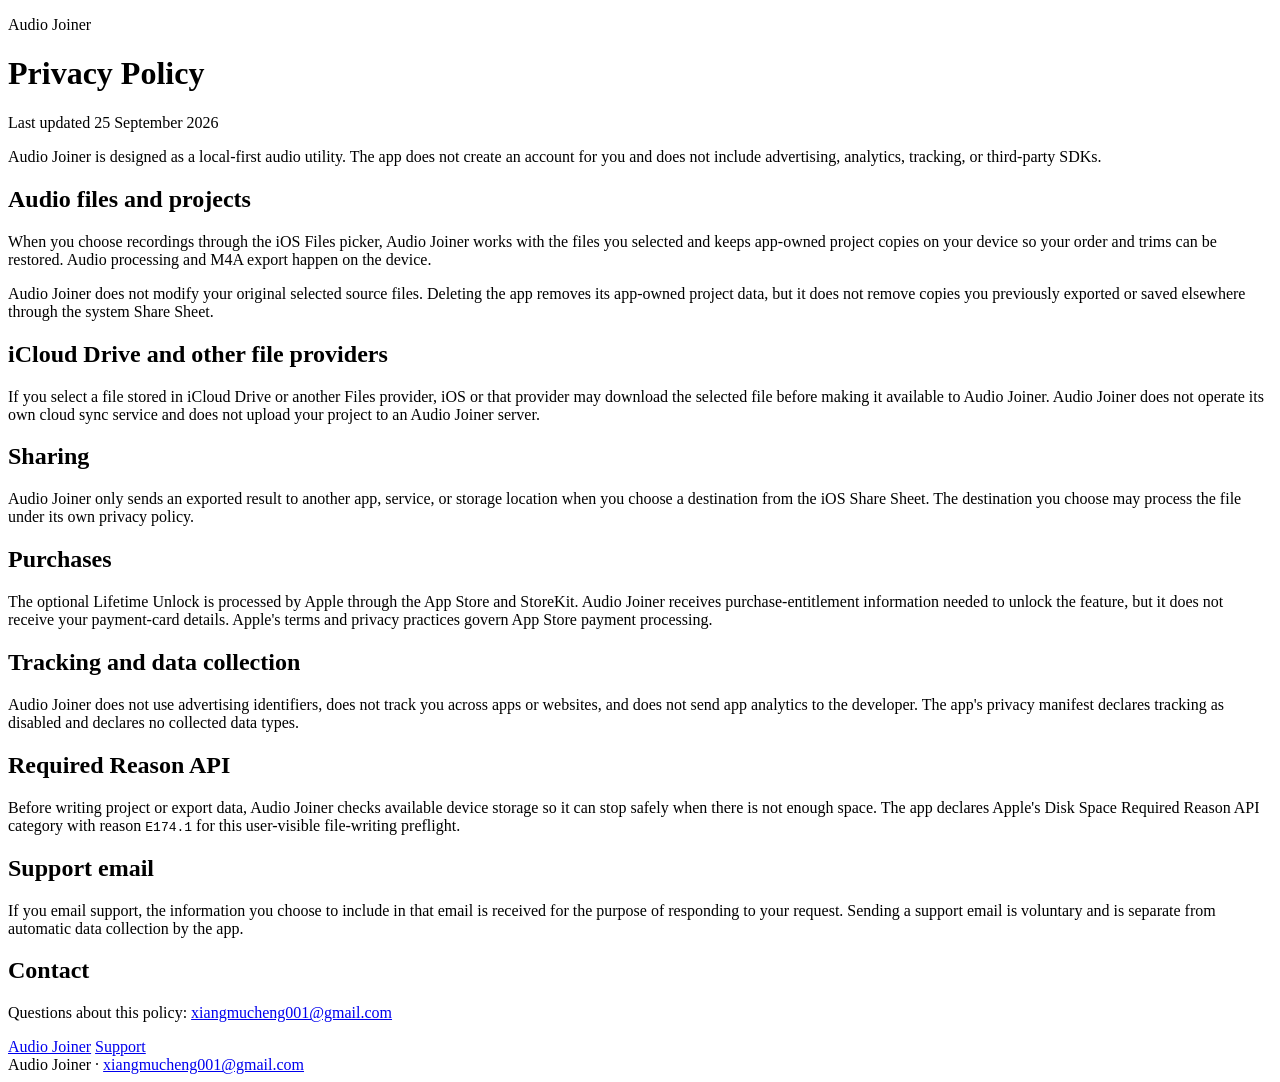
==== privacy.html @ f3de42a6 "Add privacy.html" ====
<!doctype html>
<html lang="en">
<head>
  <meta charset="utf-8">
  <meta name="viewport" content="width=device-width, initial-scale=1">
  <title>Privacy Policy — Audio Joiner</title>
  <link rel="stylesheet" href="style.css">
</head>
<body>
<main>
<header>
  <p class="brand">Audio Joiner</p>
  <h1>Privacy Policy</h1>
  <p class="meta">Last updated 25 September 2026</p>
</header>

<p>Audio Joiner is designed as a local-first audio utility. The app does not create an account for you and does not include advertising, analytics, tracking, or third-party SDKs.</p>

<h2>Audio files and projects</h2>
<p>When you choose recordings through the iOS Files picker, Audio Joiner works with the files you selected and keeps app-owned project copies on your device so your order and trims can be restored. Audio processing and M4A export happen on the device.</p>
<p>Audio Joiner does not modify your original selected source files. Deleting the app removes its app-owned project data, but it does not remove copies you previously exported or saved elsewhere through the system Share Sheet.</p>

<h2>iCloud Drive and other file providers</h2>
<p>If you select a file stored in iCloud Drive or another Files provider, iOS or that provider may download the selected file before making it available to Audio Joiner. Audio Joiner does not operate its own cloud sync service and does not upload your project to an Audio Joiner server.</p>

<h2>Sharing</h2>
<p>Audio Joiner only sends an exported result to another app, service, or storage location when you choose a destination from the iOS Share Sheet. The destination you choose may process the file under its own privacy policy.</p>

<h2>Purchases</h2>
<p>The optional Lifetime Unlock is processed by Apple through the App Store and StoreKit. Audio Joiner receives purchase-entitlement information needed to unlock the feature, but it does not receive your payment-card details. Apple's terms and privacy practices govern App Store payment processing.</p>

<h2>Tracking and data collection</h2>
<p>Audio Joiner does not use advertising identifiers, does not track you across apps or websites, and does not send app analytics to the developer. The app's privacy manifest declares tracking as disabled and declares no collected data types.</p>

<h2>Required Reason API</h2>
<p>Before writing project or export data, Audio Joiner checks available device storage so it can stop safely when there is not enough space. The app declares Apple's Disk Space Required Reason API category with reason <code>E174.1</code> for this user-visible file-writing preflight.</p>

<h2>Support email</h2>
<p>If you email support, the information you choose to include in that email is received for the purpose of responding to your request. Sending a support email is voluntary and is separate from automatic data collection by the app.</p>

<h2>Contact</h2>
<p>Questions about this policy: <a href="mailto:xiangmucheng001@gmail.com">xiangmucheng001@gmail.com</a></p>

<nav>
  <a href="index.html">Audio Joiner</a>
  <a href="support.html">Support</a>
</nav>

<footer>Audio Joiner · <a href="mailto:xiangmucheng001@gmail.com">xiangmucheng001@gmail.com</a></footer>
</main>
</body>
</html>
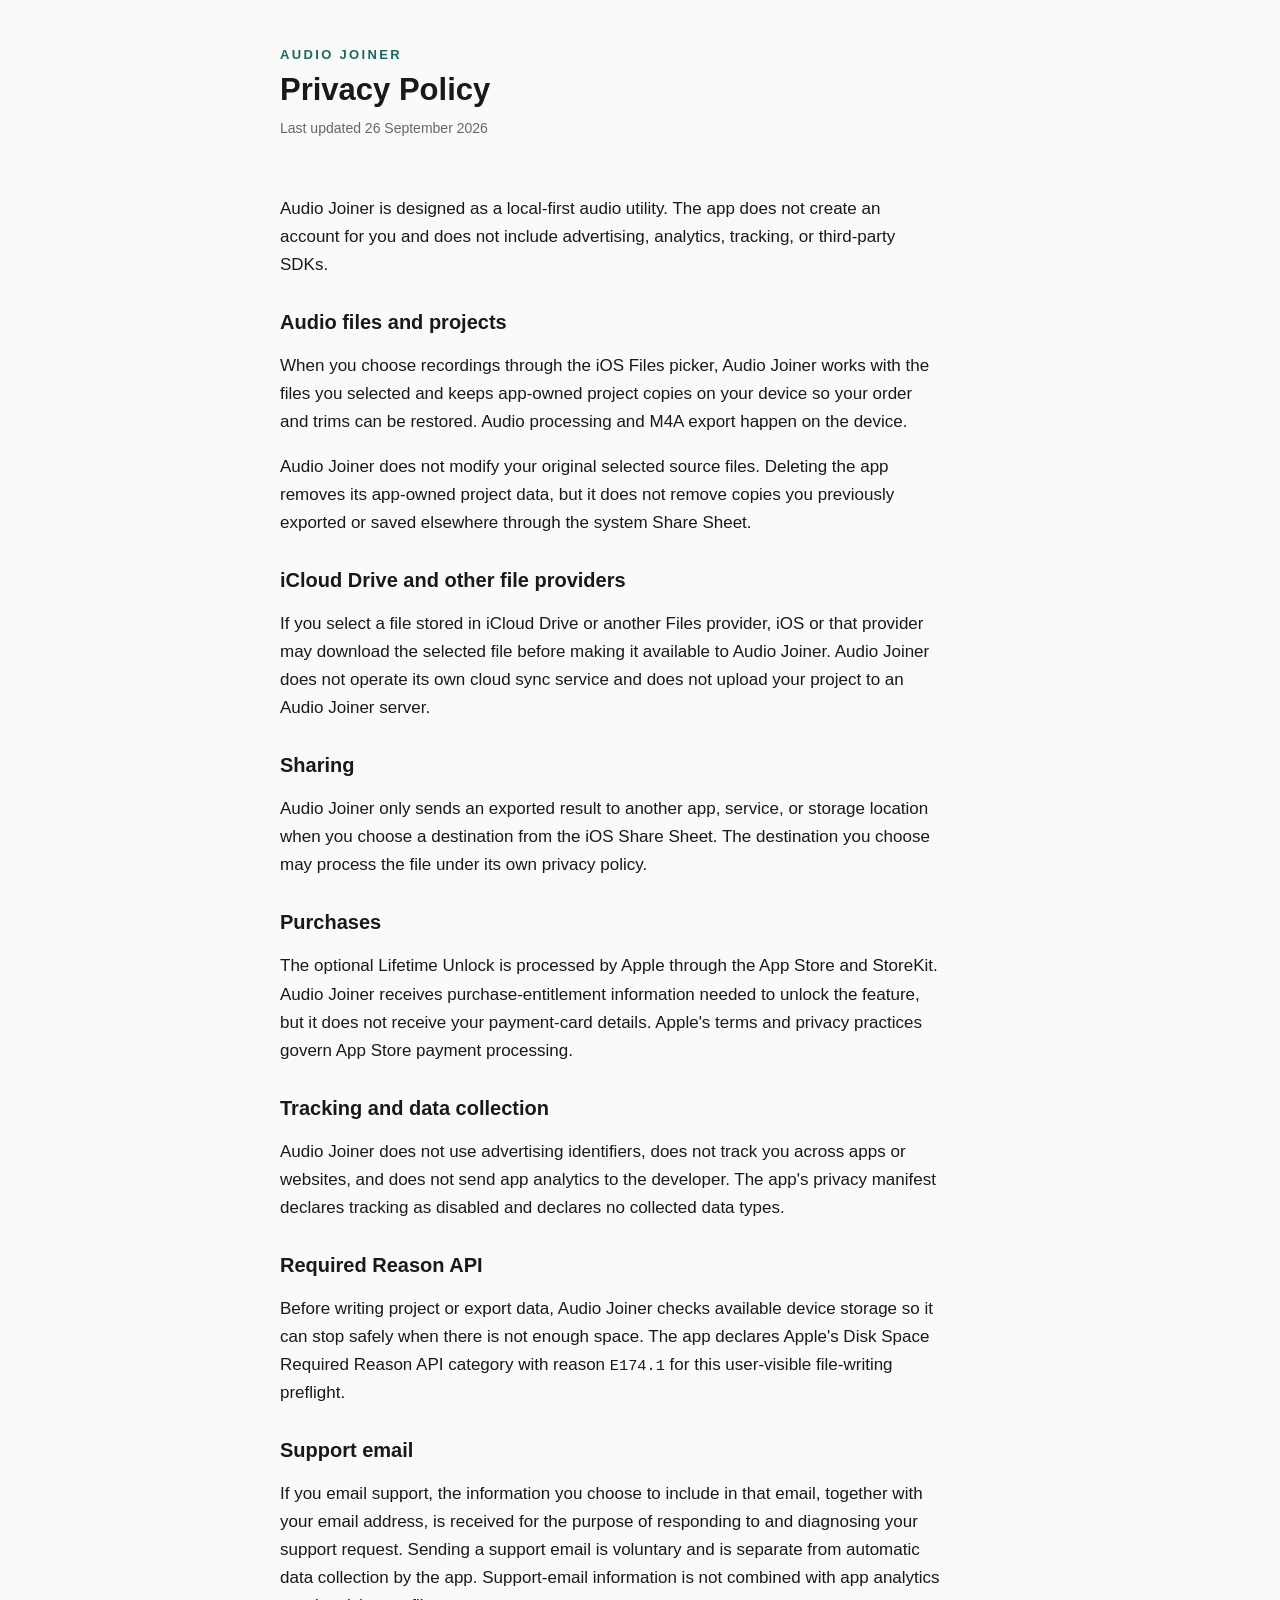
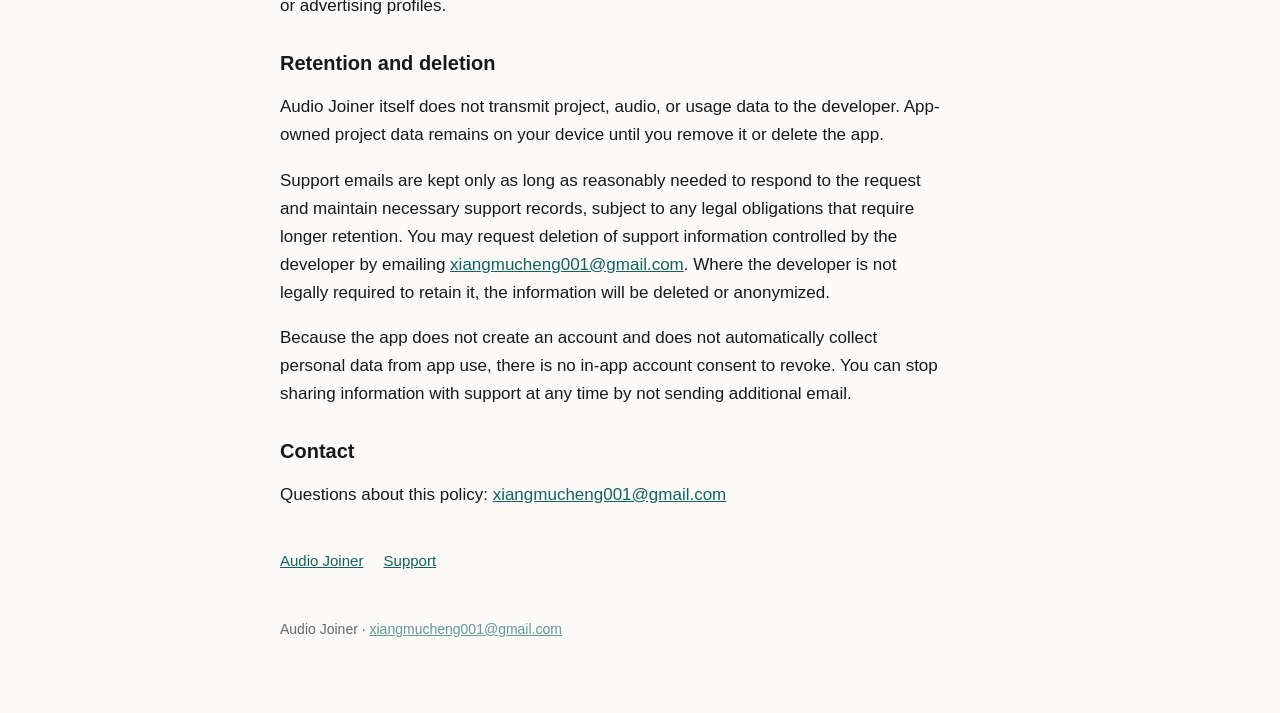
==== commit 3f8a6668: "Update privacy retention and deletion disclosure" ====
--- a/privacy.html
+++ b/privacy.html
@@ -11,7 +11,7 @@
 <header>
   <p class="brand">Audio Joiner</p>
   <h1>Privacy Policy</h1>
-  <p class="meta">Last updated 25 September 2026</p>
+  <p class="meta">Last updated 26 September 2026</p>
 </header>
 
 <p>Audio Joiner is designed as a local-first audio utility. The app does not create an account for you and does not include advertising, analytics, tracking, or third-party SDKs.</p>
@@ -36,7 +36,12 @@
 <p>Before writing project or export data, Audio Joiner checks available device storage so it can stop safely when there is not enough space. The app declares Apple's Disk Space Required Reason API category with reason <code>E174.1</code> for this user-visible file-writing preflight.</p>
 
 <h2>Support email</h2>
-<p>If you email support, the information you choose to include in that email is received for the purpose of responding to your request. Sending a support email is voluntary and is separate from automatic data collection by the app.</p>
+<p>If you email support, the information you choose to include in that email, together with your email address, is received for the purpose of responding to and diagnosing your support request. Sending a support email is voluntary and is separate from automatic data collection by the app. Support-email information is not combined with app analytics or advertising profiles.</p>
+
+<h2>Retention and deletion</h2>
+<p>Audio Joiner itself does not transmit project, audio, or usage data to the developer. App-owned project data remains on your device until you remove it or delete the app.</p>
+<p>Support emails are kept only as long as reasonably needed to respond to the request and maintain necessary support records, subject to any legal obligations that require longer retention. You may request deletion of support information controlled by the developer by emailing <a href="mailto:xiangmucheng001@gmail.com">xiangmucheng001@gmail.com</a>. Where the developer is not legally required to retain it, the information will be deleted or anonymized.</p>
+<p>Because the app does not create an account and does not automatically collect personal data from app use, there is no in-app account consent to revoke. You can stop sharing information with support at any time by not sending additional email.</p>
 
 <h2>Contact</h2>
 <p>Questions about this policy: <a href="mailto:xiangmucheng001@gmail.com">xiangmucheng001@gmail.com</a></p>
--- a/style.css
+++ b/style.css
@@ -0,0 +1,93 @@
+:root {
+  color-scheme: light dark;
+  font-family: -apple-system, BlinkMacSystemFont, "Segoe UI", Roboto, Helvetica, Arial, sans-serif;
+}
+
+* { box-sizing: border-box; }
+
+body {
+  margin: 0;
+  padding: 0 20px 72px;
+  color: #17191d;
+  background: #fbfaf8;
+  font-size: 17px;
+  line-height: 1.65;
+}
+
+main {
+  width: min(720px, 100%);
+  margin: 0 auto;
+}
+
+header { padding: 44px 0 10px; }
+
+.brand {
+  margin: 0 0 6px;
+  font-size: 13px;
+  font-weight: 800;
+  letter-spacing: .18em;
+  text-transform: uppercase;
+  color: #176a63;
+}
+
+h1 {
+  margin: 0 0 8px;
+  font-size: 31px;
+  line-height: 1.2;
+}
+
+h2 {
+  margin: 30px 0 8px;
+  font-size: 20px;
+  line-height: 1.3;
+}
+
+p, li { max-width: 70ch; }
+
+.meta {
+  margin: 0 0 28px;
+  font-size: 14px;
+  opacity: .65;
+}
+
+.card {
+  margin: 20px 0;
+  padding: 16px 18px;
+  border: 1px solid #dfddd7;
+  border-radius: 14px;
+  background: #fff;
+}
+
+a { color: #11645d; }
+
+nav {
+  margin-top: 40px;
+  font-size: 15px;
+}
+
+nav a { margin-right: 16px; }
+
+footer {
+  margin-top: 44px;
+  font-size: 14px;
+  opacity: .64;
+}
+
+code {
+  font-family: ui-monospace, SFMono-Regular, Menlo, monospace;
+  font-size: .9em;
+}
+
+@media (prefers-color-scheme: dark) {
+  body {
+    color: #eceef0;
+    background: #121417;
+  }
+
+  .card {
+    background: #1b1e22;
+    border-color: #30343a;
+  }
+
+  .brand, a { color: #6fd0c5; }
+}
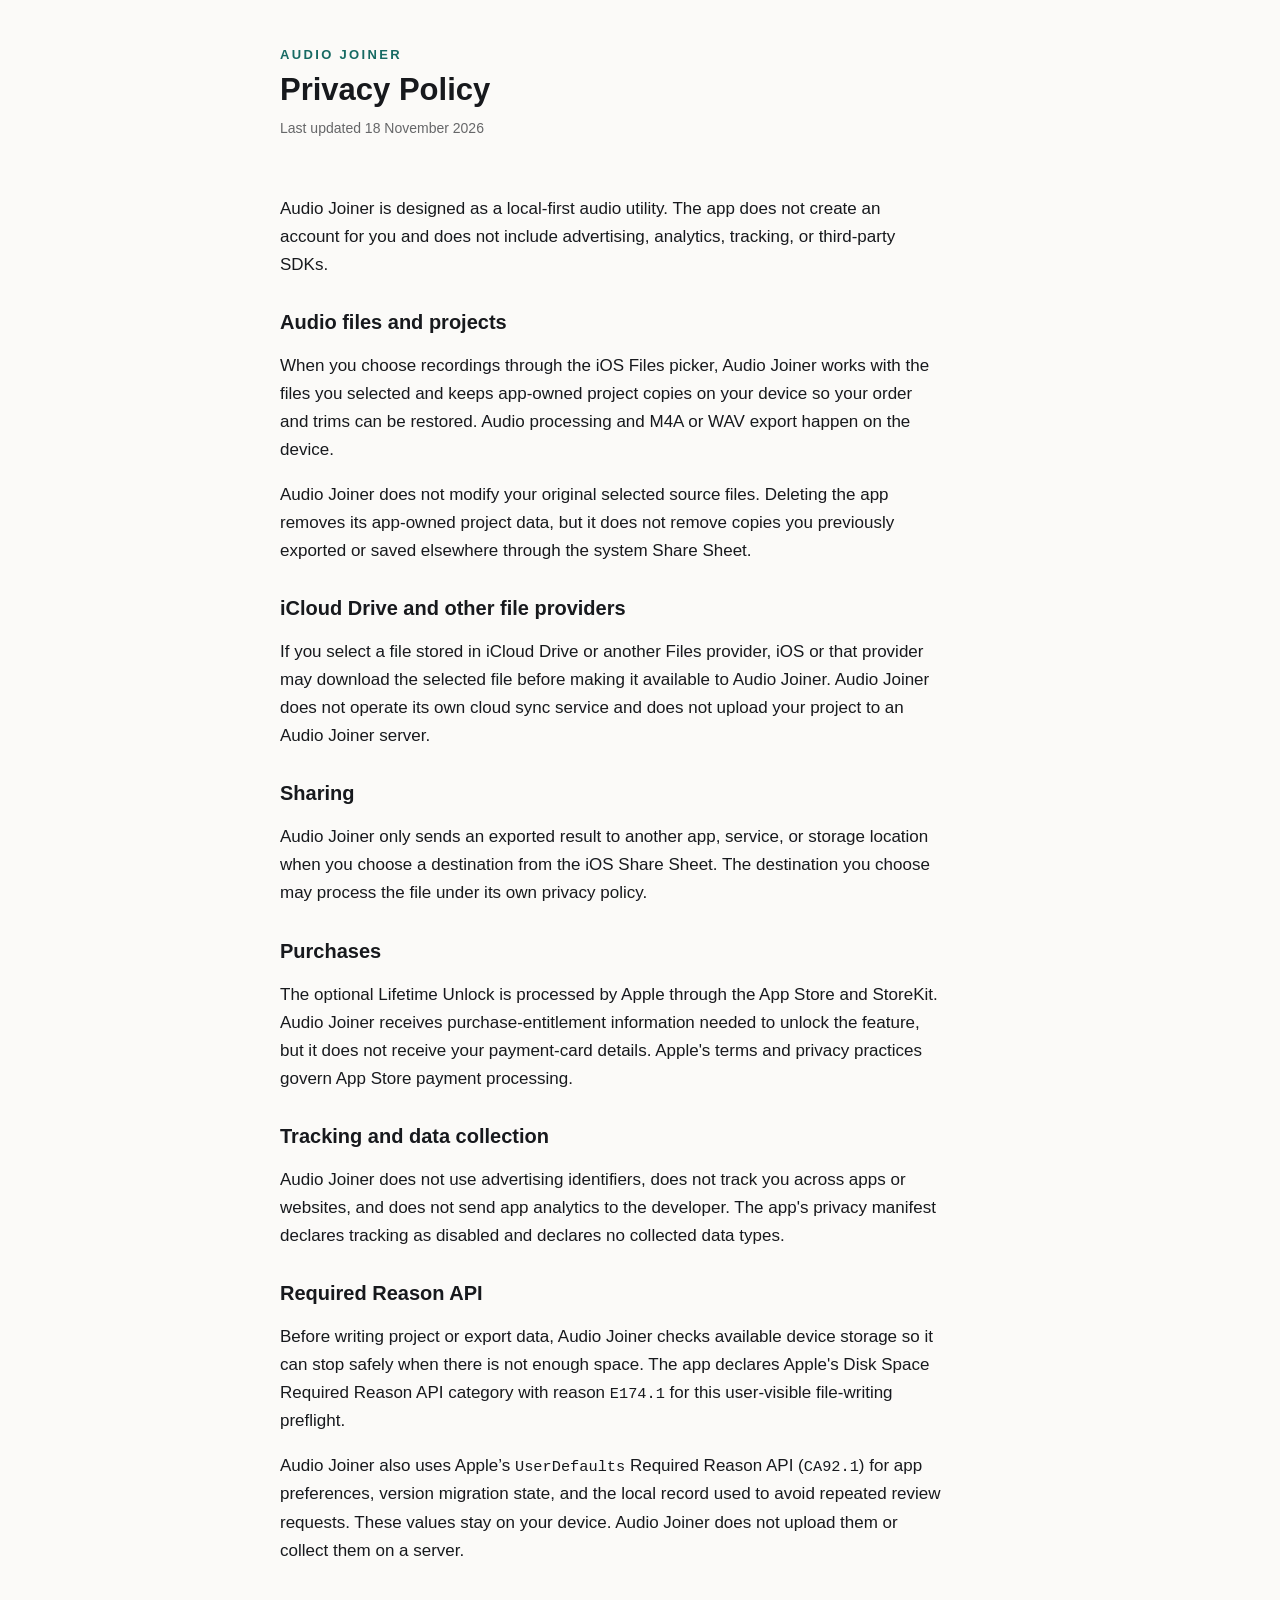
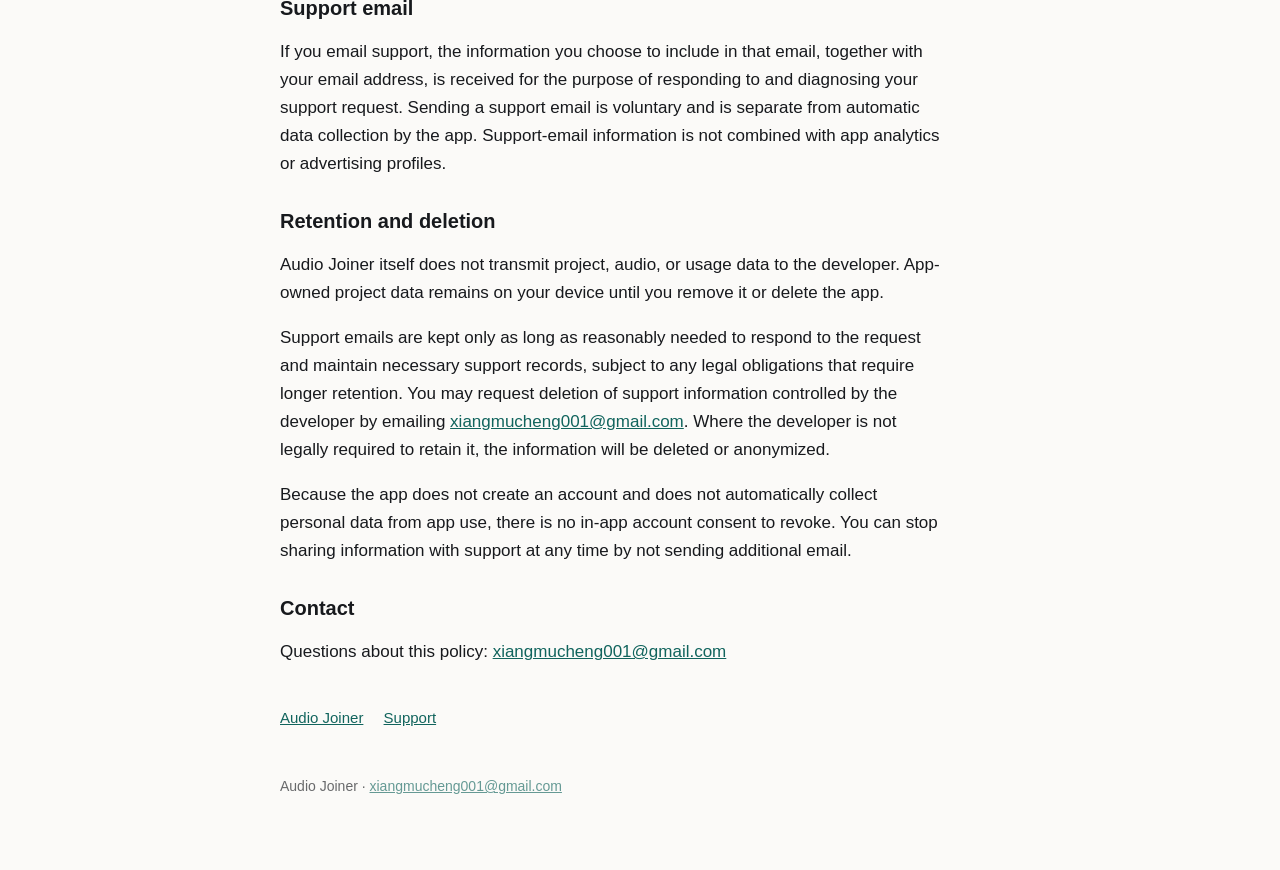
==== commit 814793bc: "Update Audio Joiner support and privacy for v1.1" ====
--- a/privacy.html
+++ b/privacy.html
@@ -11,13 +11,13 @@
 <header>
   <p class="brand">Audio Joiner</p>
   <h1>Privacy Policy</h1>
-  <p class="meta">Last updated 26 September 2026</p>
+  <p class="meta">Last updated 18 November 2026</p>
 </header>
 
 <p>Audio Joiner is designed as a local-first audio utility. The app does not create an account for you and does not include advertising, analytics, tracking, or third-party SDKs.</p>
 
 <h2>Audio files and projects</h2>
-<p>When you choose recordings through the iOS Files picker, Audio Joiner works with the files you selected and keeps app-owned project copies on your device so your order and trims can be restored. Audio processing and M4A export happen on the device.</p>
+<p>When you choose recordings through the iOS Files picker, Audio Joiner works with the files you selected and keeps app-owned project copies on your device so your order and trims can be restored. Audio processing and M4A or WAV export happen on the device.</p>
 <p>Audio Joiner does not modify your original selected source files. Deleting the app removes its app-owned project data, but it does not remove copies you previously exported or saved elsewhere through the system Share Sheet.</p>
 
 <h2>iCloud Drive and other file providers</h2>
@@ -34,6 +34,8 @@
 
 <h2>Required Reason API</h2>
 <p>Before writing project or export data, Audio Joiner checks available device storage so it can stop safely when there is not enough space. The app declares Apple's Disk Space Required Reason API category with reason <code>E174.1</code> for this user-visible file-writing preflight.</p>
+
+<p>Audio Joiner also uses Apple’s <code>UserDefaults</code> Required Reason API (<code>CA92.1</code>) for app preferences, version migration state, and the local record used to avoid repeated review requests. These values stay on your device. Audio Joiner does not upload them or collect them on a server.</p>
 
 <h2>Support email</h2>
 <p>If you email support, the information you choose to include in that email, together with your email address, is received for the purpose of responding to and diagnosing your support request. Sending a support email is voluntary and is separate from automatic data collection by the app. Support-email information is not combined with app analytics or advertising profiles.</p>
